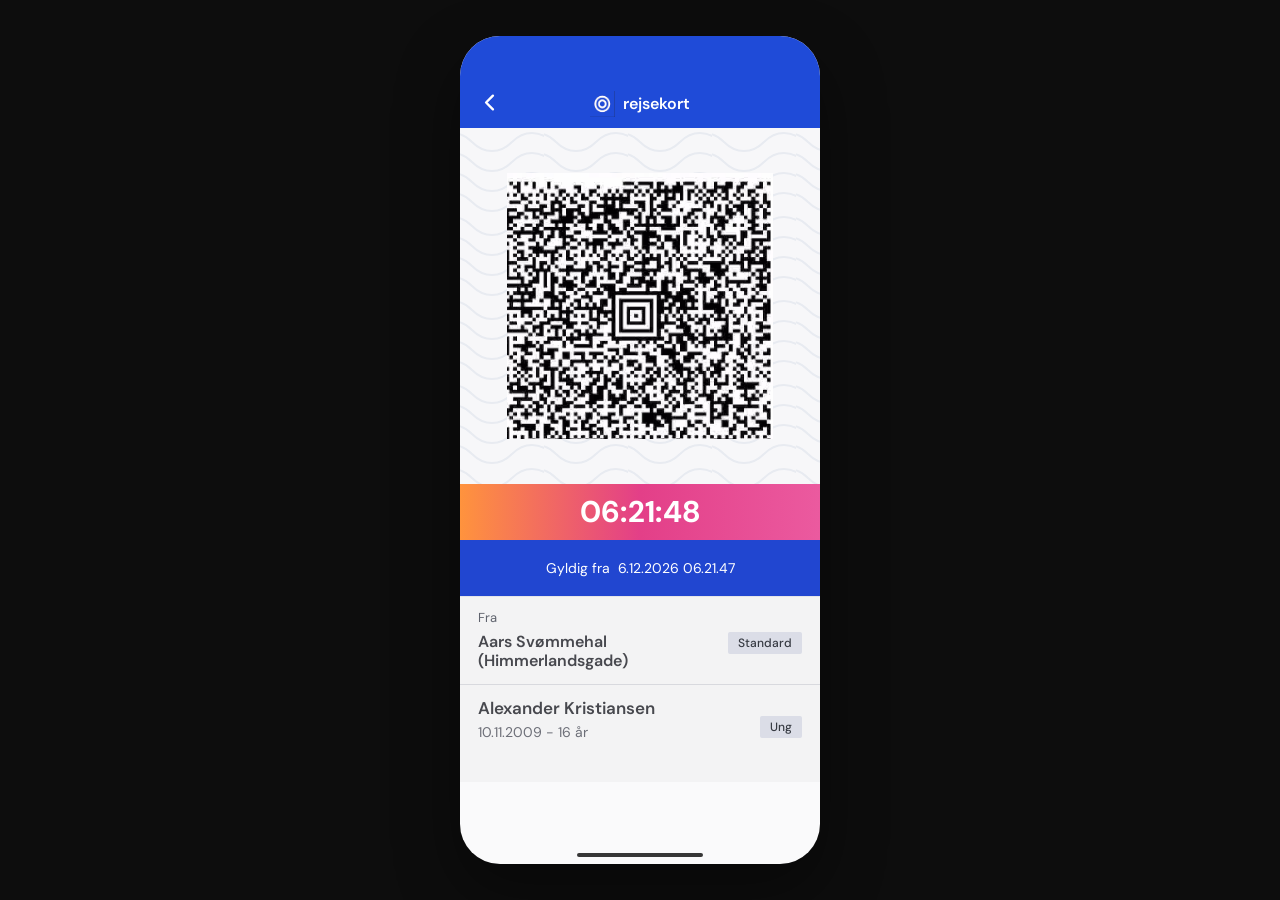
==== ticket.html @ 3280bd24 "Restore fixed app dimensions to avoid mobile overlap" ====
﻿<!DOCTYPE html>
<html lang="da">
<head>
<meta charset="utf-8">
<meta name="viewport" content="width=device-width, initial-scale=1">
<title>Billet</title>
<style>
@import url('https://fonts.googleapis.com/css2?family=DM+Sans:wght@400;500;600;700&display=swap');

* {
  box-sizing: border-box;
  margin: 0;
  padding: 0;
  font-family: 'DM Sans', -apple-system, BlinkMacSystemFont, 'Segoe UI', sans-serif;
}

body {
  margin: 0;
  min-height: 100dvh;
  display: flex;
  justify-content: center;
  align-items: center;
  background: #0d0d0d;
}

.ticket-phone {
  width: 360px;
  height: 828px;
  background: #fafafb;
  border-radius: 40px;
  overflow: hidden;
  position: relative;
  box-shadow: 0 26px 64px rgba(0, 0, 0, 0.42);
}

.ticket-phone::after {
  content: '';
  position: absolute;
  left: 50%;
  bottom: 7px;
  width: 126px;
  height: 4px;
  border-radius: 999px;
  transform: translateX(-50%);
  background: rgba(0, 0, 0, 0.78);
}

.ticket-top {
  height: 92px;
  padding-top: 44px;
  background: #1f4bd8;
  color: #fff;
  display: flex;
  justify-content: center;
  align-items: center;
  position: relative;
  font-weight: 600;
  gap: 8px;
}

.ticket-back {
  position: absolute;
  left: 16px;
  top: calc(50% + 20px);
  transform: translateY(-50%);
  width: 26px;
  height: 26px;
  display: flex;
  align-items: center;
  justify-content: center;
  text-decoration: none;
  background: transparent;
  border: 0;
  color: #fff;
  cursor: pointer;
}

.ticket-back svg {
  width: 11px;
  height: 17px;
  display: block;
}

.ticket-brand {
  display: flex;
  align-items: center;
  gap: 8px;
}

.ticket-logo {
  height: 26px;
  width: auto;
}

.ticket-title {
  font-size: 16px;
  font-weight: 600;
  line-height: 1;
}

.ticket-body {
  display: flex;
  flex-direction: column;
  height: calc(100% - 92px);
}

.qr-zone {
  flex: 0 0 356px;
  display: flex;
  justify-content: center;
  align-items: center;
  background-color: #f7f7f9;
  background-image: url("data:image/svg+xml,%3Csvg xmlns='http://www.w3.org/2000/svg' width='84' height='84' viewBox='0 0 84 84'%3E%3Cg fill='none' stroke='%23e8ebf1' stroke-width='2'%3E%3Cpath d='M-28 14C-16 2 0 2 12 14s28 12 40 0 28-12 40 0 28 12 40 0'/%3E%3Cpath d='M-28 34C-16 22 0 22 12 34s28 12 40 0 28-12 40 0 28 12 40 0'/%3E%3Cpath d='M-28 54C-16 42 0 42 12 54s28 12 40 0 28-12 40 0 28 12 40 0'/%3E%3Cpath d='M-28 74C-16 62 0 62 12 74s28 12 40 0 28-12 40 0 28 12 40 0'/%3E%3C/g%3E%3C/svg%3E");
  background-size: 84px 84px;
}

.qr-image-wrap {
  width: 266px;
  height: 266px;
  overflow: hidden;
  flex: 0 0 auto;
}

#qrImage {
  width: 100%;
  height: 100%;
  display: block;
  object-fit: cover;
  object-position: center;
  image-rendering: crisp-edges;
}

.clock-strip {
  background: linear-gradient(90deg, #ff933d 0%, #e33f88 50%, #eb5a9f 100%);
  color: #fff;
  height: 56px;
  display: flex;
  align-items: center;
  justify-content: center;
  font-size: 30px;
  letter-spacing: 0.3px;
  font-weight: 700;
  line-height: 1;
}

.valid-strip {
  background: #2146d0;
  color: #fff;
  height: 56px;
  display: flex;
  align-items: center;
  justify-content: center;
  gap: 8px;
  text-align: center;
  font-size: 14px;
  font-weight: 400;
  line-height: 1;
  white-space: nowrap;
}

.section {
  background: #f3f3f4;
  padding: 14px 18px;
  border-top: 1px solid #e3e4e9;
}

.section.with-border {
  border-top: 1px solid #d8d9de;
  min-height: 98px;
}

.meta {
  color: #5f636d;
  font-size: 13px;
  line-height: 1;
  margin-bottom: 8px;
}

.title {
  color: #47484e;
  font-size: 16px;
  line-height: 1.2;
  font-weight: 600;
  margin-top: 0;
  max-width: calc(100% - 118px);
}

.section-top {
  display: flex;
  align-items: center;
  justify-content: space-between;
  gap: 10px;
}

.chip {
  border-radius: 2px;
  background: #dbdde7;
  color: #363a42;
  padding: 5px 10px;
  font-size: 12px;
  font-weight: 500;
  line-height: 1;
}

.location-line {
  display: flex;
  align-items: flex-start;
  justify-content: space-between;
  gap: 10px;
}

.person-name {
  color: #47484e;
  font-size: 17px;
  font-weight: 600;
  line-height: 1.15;
}

.person-row {
  display: flex;
  align-items: flex-end;
  justify-content: space-between;
  gap: 10px;
}

.person-sub {
  color: #6d6f78;
  font-size: 14px;
  margin-top: 6px;
  line-height: 1;
  font-weight: 400;
}

.chip.age-chip {
  margin-bottom: 1px;
}

.chip-button {
  border: 0;
  cursor: pointer;
}

.person-sub.clickable {
  cursor: pointer;
}

.picker-modal {
  position: absolute;
  inset: 0;
  z-index: 30;
  pointer-events: none;
}

.picker-modal.open {
  pointer-events: auto;
}

.picker-backdrop {
  position: absolute;
  inset: 0;
  border: 0;
  background: rgba(0, 0, 0, 0.28);
  opacity: 0;
  transition: opacity 180ms ease;
}

.picker-modal.open .picker-backdrop {
  opacity: 1;
}

.picker-sheet {
  position: absolute;
  left: 14px;
  right: 14px;
  bottom: 26px;
  background: #ffffff;
  border-radius: 20px;
  padding: 14px 12px 12px;
  box-shadow: 0 14px 30px rgba(0, 0, 0, 0.22);
  transform: translateY(18px);
  opacity: 0;
  transition: transform 180ms ease, opacity 180ms ease;
}

.picker-modal.open .picker-sheet {
  transform: translateY(0);
  opacity: 1;
}

.picker-title {
  font-size: 15px;
  font-weight: 700;
  color: #2f3440;
  margin: 0 2px 10px;
}

.picker-list {
  max-height: 220px;
  overflow-y: auto;
}

.picker-item {
  width: 100%;
  border: 0;
  border-radius: 12px;
  background: #f2f4f9;
  color: #434852;
  padding: 10px 12px;
  text-align: left;
  font-size: 14px;
  font-weight: 600;
  cursor: pointer;
  margin-bottom: 8px;
}

.picker-item.active {
  background: #e5f4ee;
  box-shadow: inset 0 0 0 1px rgba(27, 170, 120, 0.35);
}

</style>
</head>
<body>
<div class="ticket-phone">
  <div class="ticket-top">
    <a class="ticket-back" href="index.html" aria-label="Tilbage til vis billet">
      <svg viewBox="0 0 12 20" aria-hidden="true">
        <path d="M10 2L2 10L10 18" stroke="#ffffff" stroke-width="2.8" stroke-linecap="round" stroke-linejoin="round" fill="none"></path>
      </svg>
    </a>
    <div class="ticket-brand">
      <img class="ticket-logo" src="logo.png" alt="rejsekort logo">
      <div class="ticket-title">rejsekort</div>
    </div>
  </div>

  <div class="ticket-body">
    <div class="qr-zone">
      <div class="qr-image-wrap">
        <img id="qrImage" src="assets/ticket-qr-original.png" alt="QR-kode">
      </div>
    </div>

    <div class="clock-strip" id="clock">--:--:--</div>
    <div class="valid-strip">Gyldig fra <span id="from"></span></div>

    <div class="section">
      <div class="meta">Fra</div>
      <div class="location-line">
        <div class="title" id="ticketPlaceText">Aars Sv&oslash;mmehal (Himmerlandsgade)</div>
        <span class="chip">Standard</span>
      </div>
    </div>

    <div class="section with-border">
      <div class="person-row">
        <div>
          <div class="person-name" id="ticketNameText">Alexander Kristiansen</div>
          <div class="person-sub clickable" id="personSubText">10.11.2009 - 16 &aring;r</div>
        </div>
        <button class="chip age-chip chip-button" id="ageChipBtn" type="button">Ung</button>
      </div>
    </div>
  </div>

  <div class="picker-modal" id="ageModal" aria-hidden="true">
    <button class="picker-backdrop" id="ageBackdrop" type="button" aria-label="Luk"></button>
    <div class="picker-sheet">
      <div class="picker-title">V&aelig;lg alder</div>
      <div class="picker-list" id="ageList"></div>
    </div>
  </div>
</div>

<script>
const fromEl = document.getElementById('from');
const clockEl = document.getElementById('clock');
const ticketPlaceText = document.getElementById('ticketPlaceText');
const ticketNameText = document.getElementById('ticketNameText');
const personSubText = document.getElementById('personSubText');
const ageChipBtn = document.getElementById('ageChipBtn');
const ageModal = document.getElementById('ageModal');
const ageBackdrop = document.getElementById('ageBackdrop');
const ageList = document.getElementById('ageList');

const STORAGE_LOCATIONS_KEY = 'rejsekort.customLocations.v2';
const STORAGE_ACTIVE_LOCATION_KEY = 'rejsekort.activeLocation.v2';
const STORAGE_NAMES_KEY = 'rejsekort.customNames.v1';
const STORAGE_ACTIVE_NAME_KEY = 'rejsekort.activeName.v1';
const STORAGE_ACTIVE_AGE_KEY = 'rejsekort.activeAge.v1';
const LEGACY_LOCATION_KEY = 'rk_location';
const LEGACY_NAME_KEY = 'rk_name';
const ageProfiles = [
  { birthDate: '10.11.2009', ageText: '16 år' },
  { birthDate: '24.01.2010', ageText: '16 år' },
  { birthDate: '05.03.2010', ageText: '16 år' },
  { birthDate: '17.07.2009', ageText: '16 år' },
  { birthDate: '29.09.2009', ageText: '16 år' }
];
let currentAgeIndex = 0;

function formatTimeWithColons(date) {
  const hh = String(date.getHours()).padStart(2, '0');
  const mm = String(date.getMinutes()).padStart(2, '0');
  const ss = String(date.getSeconds()).padStart(2, '0');
  return `${hh}:${mm}:${ss}`;
}

function formatTimeWithDots(date) {
  const hh = String(date.getHours()).padStart(2, '0');
  const mm = String(date.getMinutes()).padStart(2, '0');
  const ss = String(date.getSeconds()).padStart(2, '0');
  return `${hh}.${mm}.${ss}`;
}

function formatFromDate(date) {
  return `${date.toLocaleDateString('da-DK')} ${formatTimeWithDots(date)}`;
}

function updateClock() {
  if (!clockEl) {
    return;
  }
  clockEl.textContent = formatTimeWithColons(new Date());
}

function closeAgeModal() {
  if (!ageModal) {
    return;
  }
  ageModal.classList.remove('open');
  ageModal.setAttribute('aria-hidden', 'true');
}

function openAgeModal() {
  if (!ageModal) {
    return;
  }
  ageModal.classList.add('open');
  ageModal.setAttribute('aria-hidden', 'false');
}

function setAgeByIndex(index, shouldPersist = true) {
  currentAgeIndex = Math.max(0, Math.min(index, ageProfiles.length - 1));
  const selected = ageProfiles[currentAgeIndex];
  if (personSubText) {
    personSubText.textContent = `${selected.birthDate} - ${selected.ageText}`;
  }
  if (ageChipBtn) {
    ageChipBtn.textContent = 'Ung';
  }
  if (shouldPersist) {
    localStorage.setItem(STORAGE_ACTIVE_AGE_KEY, String(currentAgeIndex));
  }
}

function renderAgePicker() {
  if (!ageList) {
    return;
  }
  ageList.innerHTML = '';
  ageProfiles.forEach((item, index) => {
    const button = document.createElement('button');
    button.type = 'button';
    button.className = 'picker-item';
    if (index === currentAgeIndex) {
      button.classList.add('active');
    }
    button.textContent = `${item.birthDate} - ${item.ageText}`;
    button.addEventListener('click', () => {
      setAgeByIndex(index, true);
      renderAgePicker();
      closeAgeModal();
    });
    ageList.append(button);
  });
}

function initAgePicker() {
  const storedIndex = Number.parseInt(localStorage.getItem(STORAGE_ACTIVE_AGE_KEY) || '0', 10);
  const safeIndex = Number.isNaN(storedIndex) ? 0 : Math.max(0, Math.min(storedIndex, ageProfiles.length - 1));
  setAgeByIndex(safeIndex, false);
  renderAgePicker();

  if (personSubText) {
    personSubText.addEventListener('click', openAgeModal);
  }
  if (ageChipBtn) {
    ageChipBtn.addEventListener('click', openAgeModal);
  }
  if (ageBackdrop) {
    ageBackdrop.addEventListener('click', closeAgeModal);
  }
  document.addEventListener('keydown', event => {
    if (event.key === 'Escape') {
      closeAgeModal();
    }
  });
}

function applySelectedLocation() {
  if (!ticketPlaceText) {
    return;
  }

  try {
    const legacyLocation = localStorage.getItem(LEGACY_LOCATION_KEY);
    if (legacyLocation && legacyLocation.trim()) {
      ticketPlaceText.textContent = legacyLocation.trim();
      return;
    }

    const raw = localStorage.getItem(STORAGE_LOCATIONS_KEY);
    const parsed = JSON.parse(raw || '[]');
    if (!Array.isArray(parsed) || !parsed.length) {
      return;
    }

    const storedIndex = Number.parseInt(localStorage.getItem(STORAGE_ACTIVE_LOCATION_KEY) || '0', 10);
    const safeIndex = Number.isNaN(storedIndex) ? 0 : Math.max(0, Math.min(storedIndex, parsed.length - 1));
    const selected = parsed[safeIndex];
    if (typeof selected === 'string' && selected.trim()) {
      ticketPlaceText.textContent = selected.trim();
      return;
    }
    if (selected && typeof selected.place === 'string' && selected.place.trim()) {
      ticketPlaceText.textContent = selected.place.trim();
    }
  } catch {
    /* ignore broken local storage data */
  }
}

function applySelectedProfile() {
  if (!ticketNameText) {
    return;
  }

  try {
    const legacyName = localStorage.getItem(LEGACY_NAME_KEY);
    if (legacyName && legacyName.trim()) {
      ticketNameText.textContent = legacyName.trim();
      return;
    }

    const raw = localStorage.getItem(STORAGE_NAMES_KEY);
    const parsed = JSON.parse(raw || '[]');
    if (!Array.isArray(parsed) || !parsed.length) {
      return;
    }

    const storedIndex = Number.parseInt(localStorage.getItem(STORAGE_ACTIVE_NAME_KEY) || '0', 10);
    const safeIndex = Number.isNaN(storedIndex) ? 0 : Math.max(0, Math.min(storedIndex, parsed.length - 1));
    const selected = parsed[safeIndex];
    if (typeof selected === 'string' && selected.trim()) {
      ticketNameText.textContent = selected.trim();
      return;
    }
    if (selected && typeof selected.name === 'string' && selected.name.trim()) {
      ticketNameText.textContent = selected.name.trim();
    }
  } catch {
    /* ignore broken local storage data */
  }
}

const start = new Date();
if (fromEl) {
  fromEl.textContent = formatFromDate(start);
}

updateClock();
setInterval(updateClock, 1000);
applySelectedLocation();
applySelectedProfile();
initAgePicker();
</script>
</body>
</html>
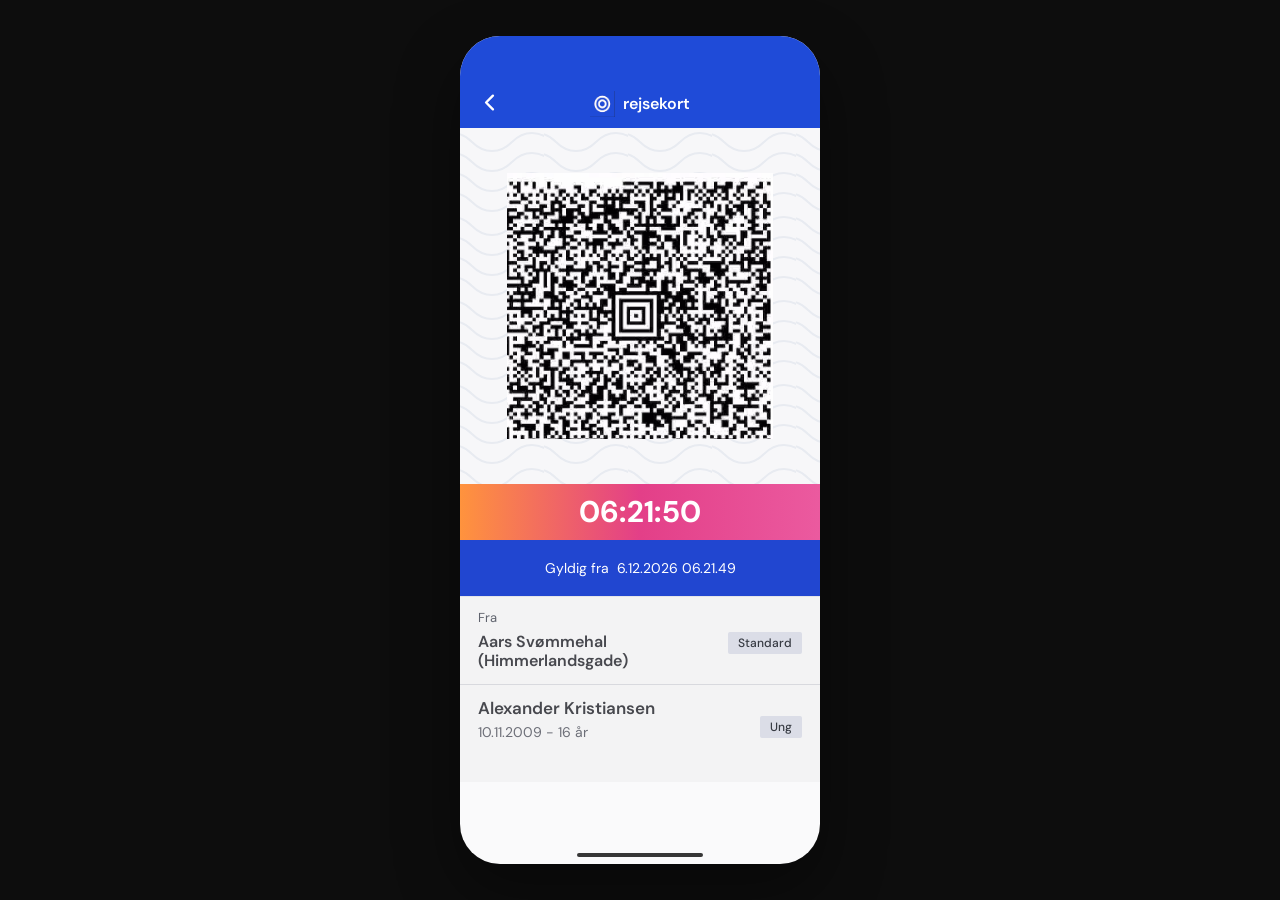
==== commit 6823f436: "Restore initial mobile sizing and add homescreen start config" ====
--- a/ticket.html
+++ b/ticket.html
@@ -2,7 +2,14 @@
 <html lang="da">
 <head>
 <meta charset="utf-8">
-<meta name="viewport" content="width=device-width, initial-scale=1">
+<meta name="viewport" content="width=device-width, initial-scale=1, viewport-fit=cover">
+<meta name="theme-color" content="#1f4bd8">
+<meta name="mobile-web-app-capable" content="yes">
+<meta name="apple-mobile-web-app-capable" content="yes">
+<meta name="apple-mobile-web-app-status-bar-style" content="default">
+<meta name="apple-mobile-web-app-title" content="rejsekort">
+<link rel="manifest" href="manifest.webmanifest">
+<link rel="apple-touch-icon" href="logo.png">
 <title>Billet</title>
 <style>
 @import url('https://fonts.googleapis.com/css2?family=DM+Sans:wght@400;500;600;700&display=swap');
@@ -316,6 +323,24 @@
 .picker-item.active {
   background: #e5f4ee;
   box-shadow: inset 0 0 0 1px rgba(27, 170, 120, 0.35);
+}
+
+@media (max-width: 520px) {
+  body {
+    background: #fafafb;
+    align-items: stretch;
+  }
+
+  .ticket-phone {
+    width: 100vw;
+    height: 100dvh;
+    border-radius: 0;
+    box-shadow: none;
+  }
+
+  .ticket-phone::after {
+    bottom: calc(8px + env(safe-area-inset-bottom));
+  }
 }
 
 </style>
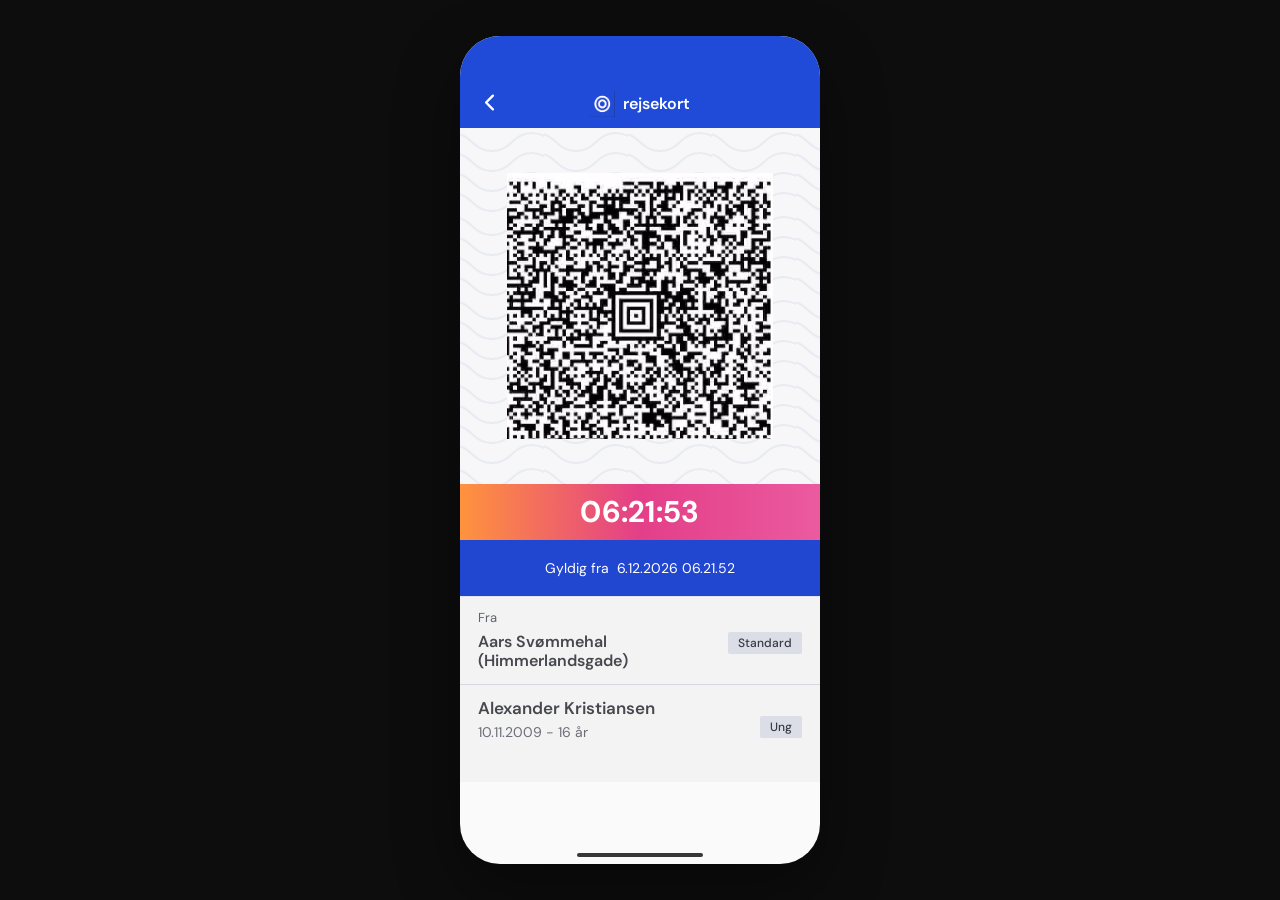
==== commit e21ed208: "Adjust mobile sizing to browser bar viewport (svh)" ====
--- a/ticket.html
+++ b/ticket.html
@@ -329,11 +329,13 @@
   body {
     background: #fafafb;
     align-items: stretch;
+    min-height: 100svh;
   }
 
   .ticket-phone {
     width: 100vw;
-    height: 100dvh;
+    height: 100svh;
+    min-height: 100svh;
     border-radius: 0;
     box-shadow: none;
   }
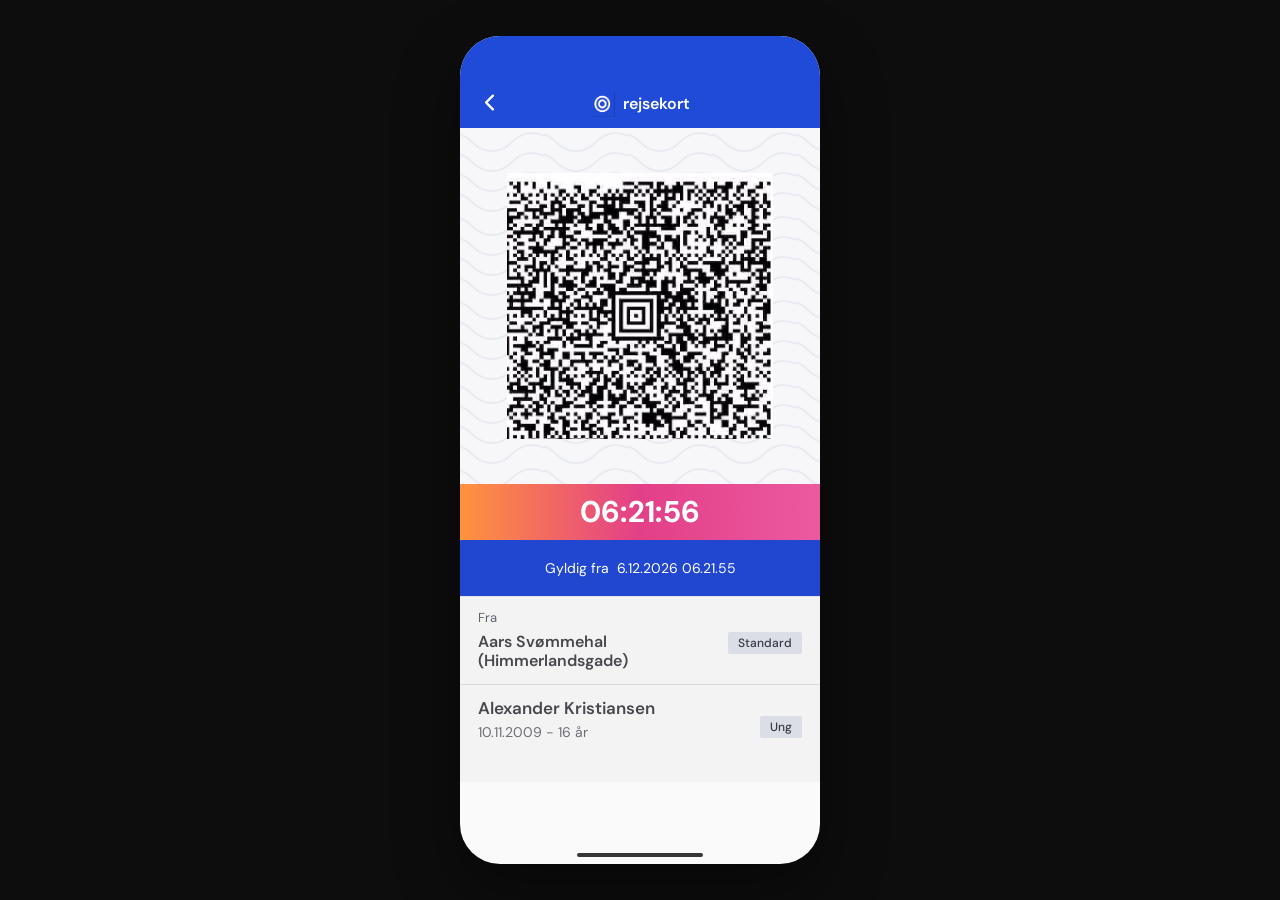
==== commit 2f39c0fa: "Revert UI to original baseline from initial files" ====
--- a/ticket.html
+++ b/ticket.html
@@ -2,14 +2,7 @@
 <html lang="da">
 <head>
 <meta charset="utf-8">
-<meta name="viewport" content="width=device-width, initial-scale=1, viewport-fit=cover">
-<meta name="theme-color" content="#1f4bd8">
-<meta name="mobile-web-app-capable" content="yes">
-<meta name="apple-mobile-web-app-capable" content="yes">
-<meta name="apple-mobile-web-app-status-bar-style" content="default">
-<meta name="apple-mobile-web-app-title" content="rejsekort">
-<link rel="manifest" href="manifest.webmanifest">
-<link rel="apple-touch-icon" href="logo.png">
+<meta name="viewport" content="width=device-width, initial-scale=1">
 <title>Billet</title>
 <style>
 @import url('https://fonts.googleapis.com/css2?family=DM+Sans:wght@400;500;600;700&display=swap');
@@ -329,13 +322,11 @@
   body {
     background: #fafafb;
     align-items: stretch;
-    min-height: 100svh;
   }
 
   .ticket-phone {
     width: 100vw;
-    height: 100svh;
-    min-height: 100svh;
+    height: 100dvh;
     border-radius: 0;
     box-shadow: none;
   }
@@ -344,7 +335,6 @@
     bottom: calc(8px + env(safe-area-inset-bottom));
   }
 }
-
 </style>
 </head>
 <body>
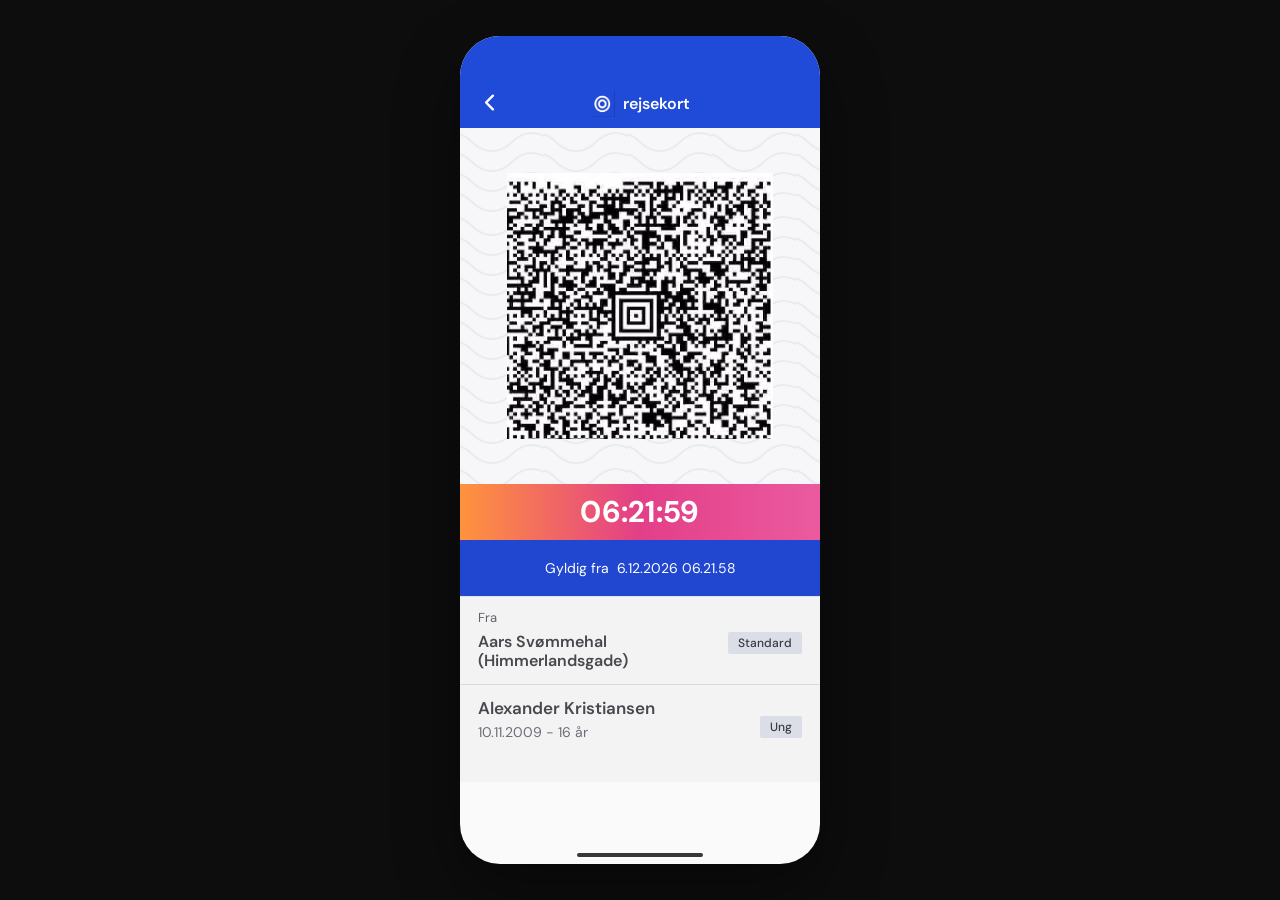
==== commit b2f0cddd: "Restore fixed mobile frame sizing for index and ticket" ====
--- a/ticket.html
+++ b/ticket.html
@@ -318,23 +318,6 @@
   box-shadow: inset 0 0 0 1px rgba(27, 170, 120, 0.35);
 }
 
-@media (max-width: 520px) {
-  body {
-    background: #fafafb;
-    align-items: stretch;
-  }
-
-  .ticket-phone {
-    width: 100vw;
-    height: 100dvh;
-    border-radius: 0;
-    box-shadow: none;
-  }
-
-  .ticket-phone::after {
-    bottom: calc(8px + env(safe-area-inset-bottom));
-  }
-}
 </style>
 </head>
 <body>
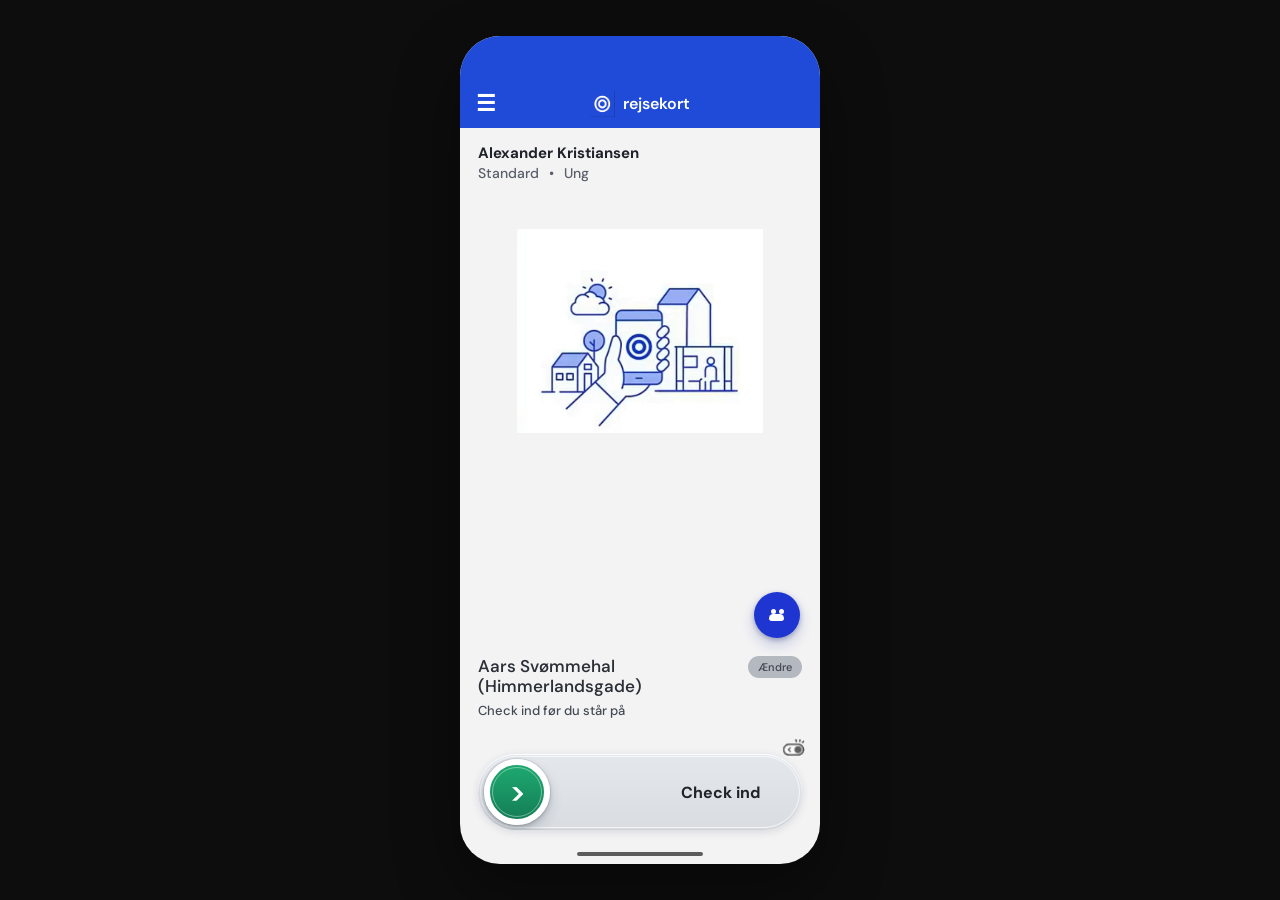
==== commit 4fe2e7b0: "Fix startup route, restore homescreen mode, and tune illustration background" ====
--- a/ticket.html
+++ b/ticket.html
@@ -2,7 +2,14 @@
 <html lang="da">
 <head>
 <meta charset="utf-8">
-<meta name="viewport" content="width=device-width, initial-scale=1">
+<meta name="viewport" content="width=device-width, initial-scale=1, viewport-fit=cover">
+<meta name="theme-color" content="#1f4bd8">
+<meta name="mobile-web-app-capable" content="yes">
+<meta name="apple-mobile-web-app-capable" content="yes">
+<meta name="apple-mobile-web-app-status-bar-style" content="black-translucent">
+<meta name="apple-mobile-web-app-title" content="rejsekort">
+<link rel="manifest" href="manifest.webmanifest">
+<link rel="apple-touch-icon" href="logo.png">
 <title>Billet</title>
 <style>
 @import url('https://fonts.googleapis.com/css2?family=DM+Sans:wght@400;500;600;700&display=swap');
@@ -373,6 +380,11 @@
 </div>
 
 <script>
+const TICKET_ENTRY_KEY = 'rejsekort.ticketEntry.v1';
+if (!sessionStorage.getItem(TICKET_ENTRY_KEY)) {
+  window.location.replace('index.html');
+}
+
 const fromEl = document.getElementById('from');
 const clockEl = document.getElementById('clock');
 const ticketPlaceText = document.getElementById('ticketPlaceText');
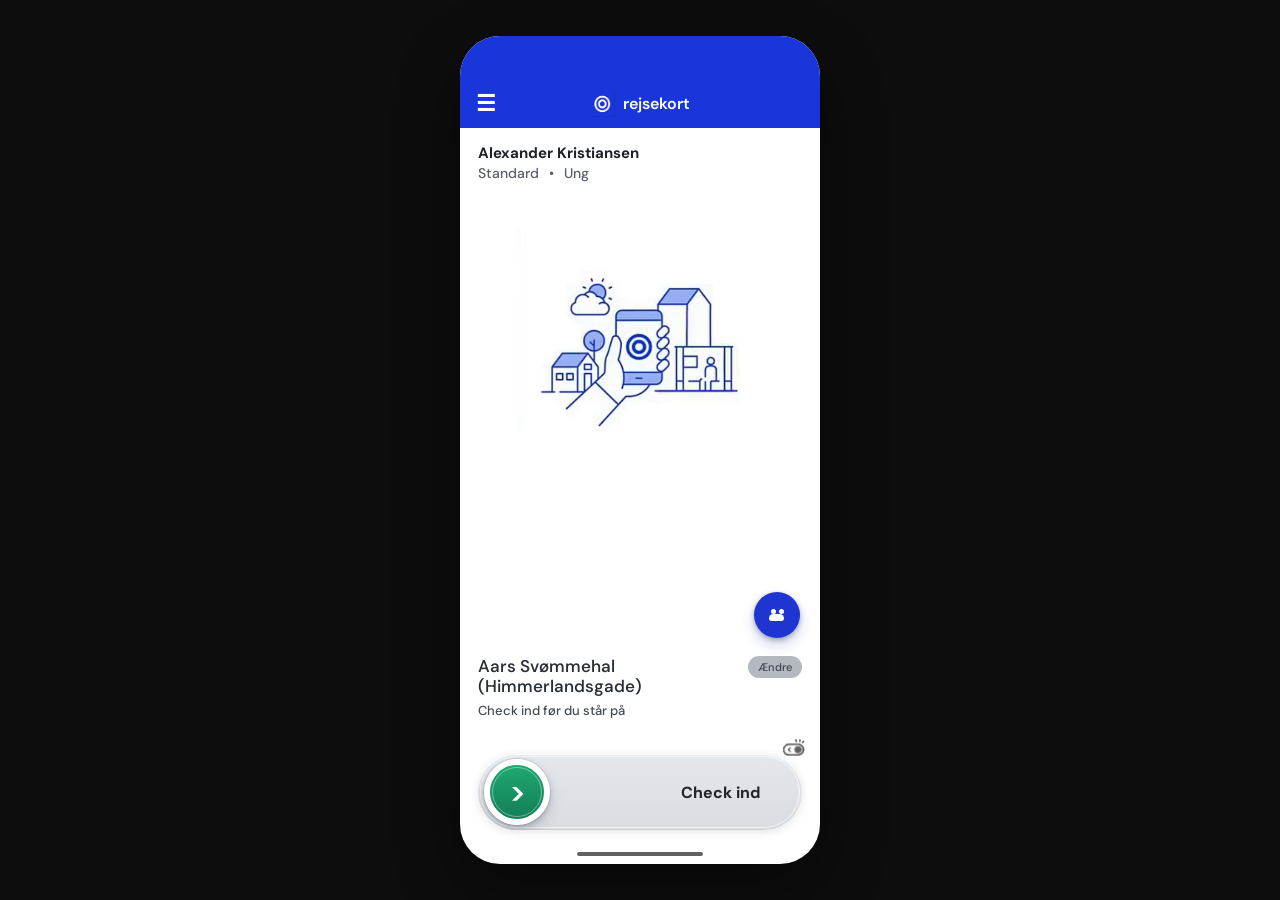
==== commit 9e8dab04: "Save progress before new project" ====
--- a/ticket.html
+++ b/ticket.html
@@ -3,7 +3,7 @@
 <head>
 <meta charset="utf-8">
 <meta name="viewport" content="width=device-width, initial-scale=1, viewport-fit=cover">
-<meta name="theme-color" content="#1f4bd8">
+<meta name="theme-color" content="#1936da">
 <meta name="mobile-web-app-capable" content="yes">
 <meta name="apple-mobile-web-app-capable" content="yes">
 <meta name="apple-mobile-web-app-status-bar-style" content="black-translucent">
@@ -55,7 +55,7 @@
 .ticket-top {
   height: 92px;
   padding-top: 44px;
-  background: #1f4bd8;
+  background: #1936da;
   color: #fff;
   display: flex;
   justify-content: center;
